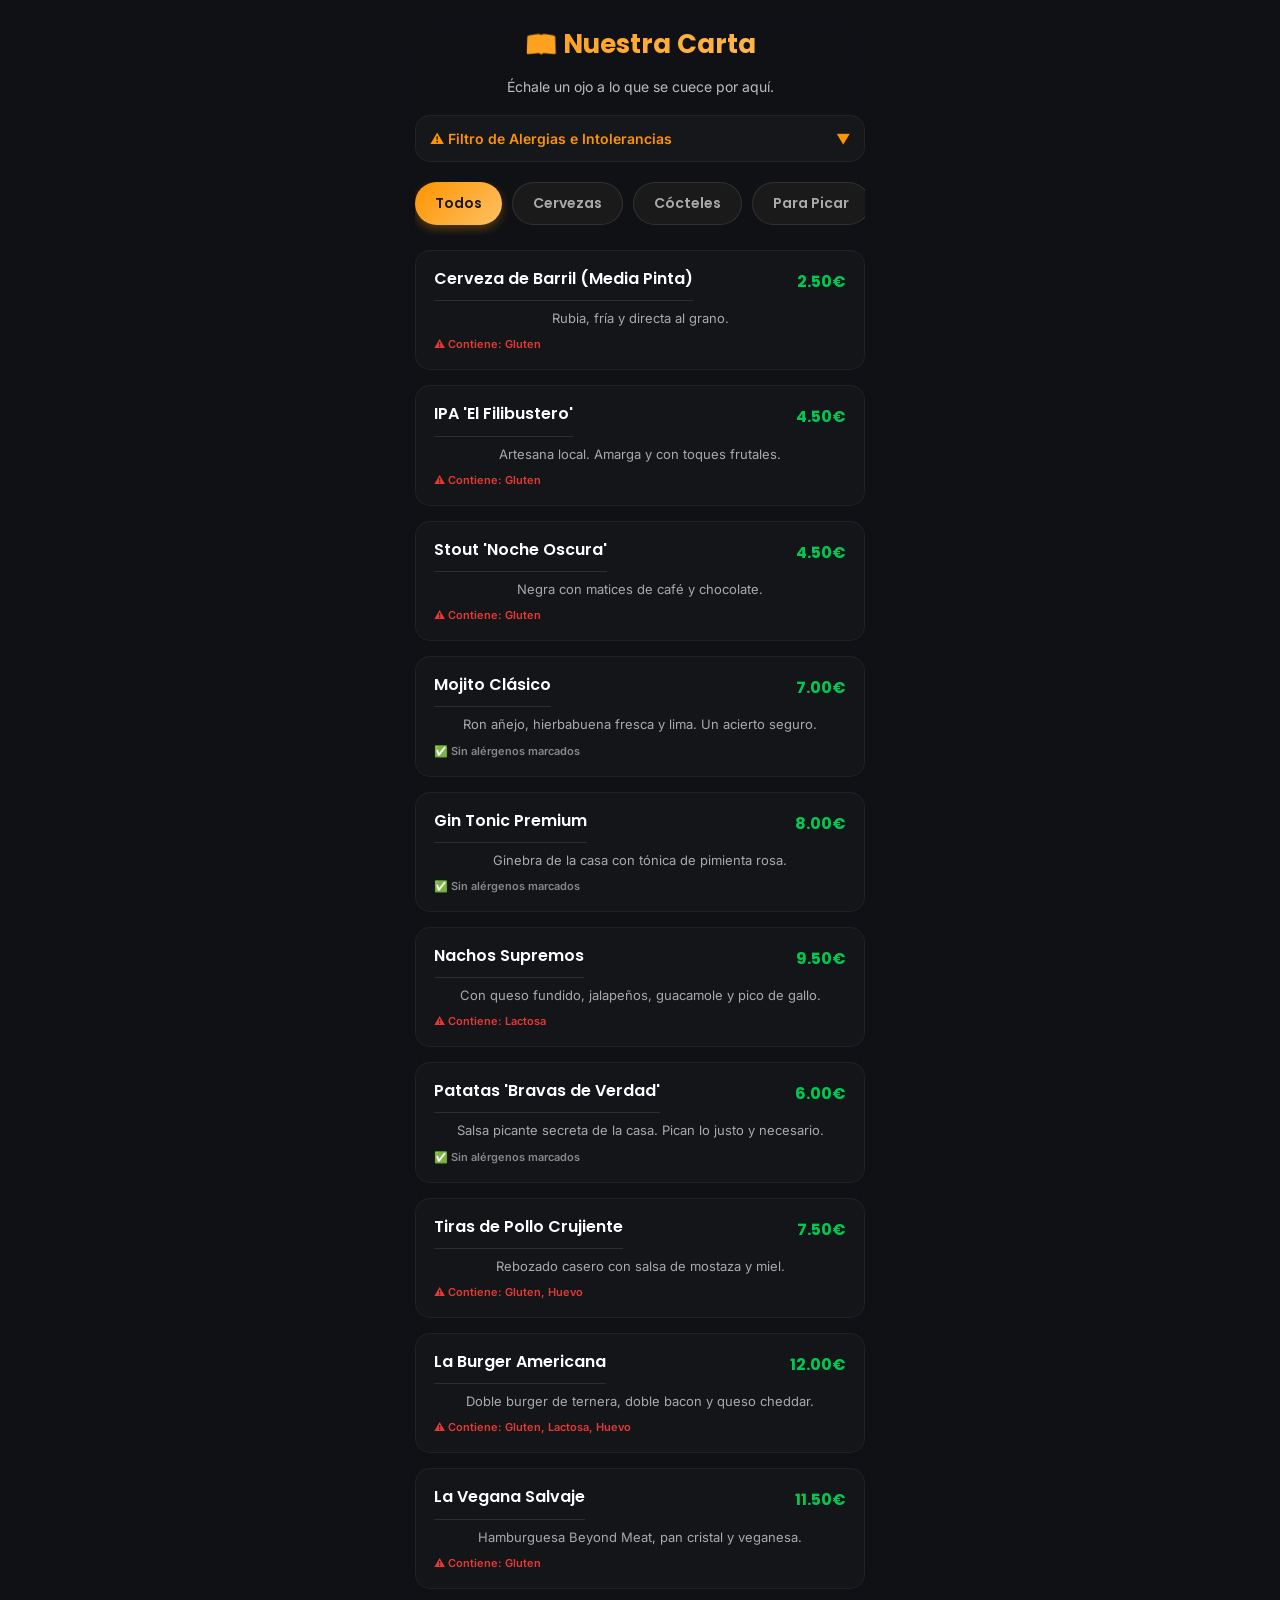
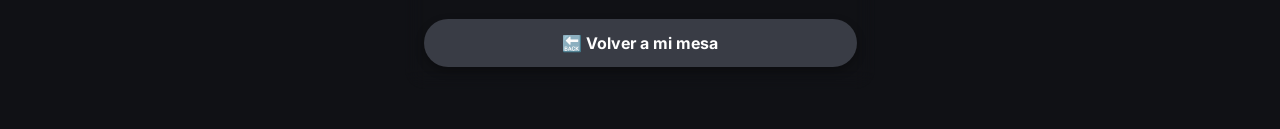
==== carta.html @ 7a29fbdd "Push desde Stream Deck" ====
<!DOCTYPE html>
<html lang="es">
<head>
    <meta charset="UTF-8">
    <meta name="viewport" content="width=device-width, initial-scale=1.0, maximum-scale=1.0, user-scalable=no">
    <title>Carta Interactiva | El barcode</title>
    <link rel="preconnect" href="https://fonts.googleapis.com">
    <link rel="preconnect" href="https://fonts.gstatic.com" crossorigin>
    <link href="https://fonts.googleapis.com/css2?family=Poppins:wght@600;700&family=Inter:wght@400;600&display=swap" rel="stylesheet">
    <link rel="stylesheet" href="style.css">
</head>
<body class="carta-body">

    <div class="contenedor" style="max-width: 450px; border: none; background: transparent; box-shadow: none; padding: 10px;">
        
        <div class="cabecera-carta" style="text-align: center; margin-bottom: 20px;">
            <h1>📖 Nuestra Carta</h1>
            <p class="subtitulo" style="margin-bottom: 10px;">Échale un ojo a lo que se cuece por aquí.</p>
        </div>

        <details class="caja-alergenos">
            <summary>
                <span>⚠️ Filtro de Alergias e Intolerancias</span>
                <span>▼</span>
            </summary>
            <div class="filtros-contenido">
                <label class="etiqueta-filtro"><input type="checkbox" value="Gluten" onchange="aplicarFiltros()">🌾 Gluten</label>
                <label class="etiqueta-filtro"><input type="checkbox" value="Lactosa" onchange="aplicarFiltros()">🥛 Lactosa</label>
                <label class="etiqueta-filtro"><input type="checkbox" value="FrutosSecos" onchange="aplicarFiltros()">🥜 Frutos Secos</label>
                <label class="etiqueta-filtro"><input type="checkbox" value="Huevo" onchange="aplicarFiltros()">🥚 Huevo</label>
            </div>
        </details>

        <div class="categorias-scroll" id="barra-categorias">
            </div>

        <div id="contenedor-carta">
            </div>

        <a href="clientes.html" class="boton boton-oscuro" style="margin-top: 30px;">🔙 Volver a mi mesa</a>
    </div>

    <script src="carta.js"></script>
</body>
</html>
---- style.css ----
:root {
    --accent-orange: #FE9400; 
    --accent-orange-hover: #e67e22;
    --accent-green: #00C853; 
    --accent-green-hover: #00b34a;
    --accent-dark-btn: #393C45; 
    --bg-body: #101115; 
    --bg-card: #16171B; 
    --text-heading: #BDBDBD; 
    --text-body: #E0E3EB; 
    --shadow-card: 0 10px 30px rgba(0,0,0,0.6);
}

body {
    font-family: 'Inter', sans-serif;
    background-color: var(--bg-body);
    color: var(--text-body);
    margin: 0;
    padding: 15px;
    text-align: center;
    -webkit-overflow-scrolling: touch; 
}

.contenedor {
    max-width: 400px;
    margin: 0 auto;
    background-color: rgba(22, 23, 27, 0.8);
    border-radius: 20px;
    padding: 25px;
    box-shadow: var(--shadow-card);
    border: 1px solid rgba(255, 255, 255, 0.05);
    backdrop-filter: blur(10px);
    -webkit-backdrop-filter: blur(10px);
}

h1 { 
    font-family: 'Poppins', sans-serif;
    font-weight: 700;
    background: linear-gradient(135deg, #FE9400 0%, #ffc163 100%);
    -webkit-background-clip: text;
    background-clip: text;
    -webkit-text-fill-color: transparent;
    margin: 0; 
    font-size: 26px;
}

p.subtitulo { color: var(--text-heading); font-size: 14px; margin-bottom: 30px; font-weight: 400;}

h3 { 
    color: var(--text-body); 
    border-bottom: 1px solid rgba(255, 255, 255, 0.1); 
    padding-bottom: 12px; 
    margin-top: 35px;
    font-size: 18px;
    font-family: 'Poppins', sans-serif;
    font-weight: 600;
    display: flex;
    align-items: center;
    justify-content: center;
}

h3 span.icon { margin-right: 8px; font-size: 1.2em;}

.boton {
    display: block;
    background: linear-gradient(135deg, #FE9400 0%, #f39c12 100%);
    color: #1a1a1a;
    padding: 14px;
    text-decoration: none;
    border-radius: 30px;
    font-weight: 700;
    font-size: 16px;
    margin: 12px auto;
    width: 90%;
    border: none;
    cursor: pointer;
    box-shadow: 0 4px 15px rgba(254, 148, 0, 0.3);
    transition: transform 0.1s ease, box-shadow 0.2s ease;
    outline: none;
}
.boton:active { transform: scale(0.98); box-shadow: 0 2px 10px rgba(254, 148, 0, 0.2); }

.boton-verde {
    background: linear-gradient(135deg, #00C853 0%, #00b34a 100%);
    color: white;
    box-shadow: 0 4px 15px rgba(0, 200, 83, 0.3);
}
.boton-verde:active { transform: scale(0.98); box-shadow: 0 2px 10px rgba(0, 200, 83, 0.2); }

.boton-oscuro {
    background-color: var(--accent-dark-btn);
    color: white;
    box-shadow: 0 4px 10px rgba(0, 0, 0, 0.3);
    background-image: none;
}
.boton-oscuro:hover { background-color: #555; }
.boton-oscuro:active { transform: scale(0.98); }

/* --- NUEVO: Estilo para la caja de texto de pedir canciones --- */
.input-texto {
    width: 90%;
    padding: 14px;
    border-radius: 12px;
    border: 1px solid rgba(255, 255, 255, 0.1);
    background-color: #1a1a1a;
    color: white;
    font-family: 'Inter', sans-serif;
    font-size: 14px;
    margin-bottom: 10px;
    outline: none;
}
.input-texto:focus {
    border-color: var(--accent-orange);
}

.datos-wifi {
    background-color: #1a1a1a;
    padding: 12px;
    border-radius: 12px;
    margin-bottom: 10px;
    border: 1px solid rgba(255, 255, 255, 0.05);
}
.datos-wifi p strong { color: var(--accent-orange); }

/* --- ESTILOS ESPECÍFICOS DE LA CARTA INTERACTIVA --- */
.carta-body { padding-bottom: 40px; }

.caja-alergenos {
    background-color: var(--bg-card);
    border-radius: 15px;
    margin-bottom: 20px;
    border: 1px solid rgba(255, 255, 255, 0.05);
    overflow: hidden; 
}

.caja-alergenos summary {
    padding: 14px;
    color: var(--accent-orange);
    font-weight: 600;
    font-size: 14px;
    cursor: pointer;
    list-style: none;
    display: flex;
    justify-content: space-between;
    align-items: center;
    user-select: none;
}
.caja-alergenos summary::-webkit-details-marker { display: none; }

.filtros-contenido {
    padding: 0 14px 14px 14px;
    display: flex;
    flex-wrap: wrap; 
    gap: 8px;
    border-top: 1px solid rgba(255, 255, 255, 0.05);
    padding-top: 15px;
}

.etiqueta-filtro {
    display: flex;
    align-items: center;
    background-color: var(--accent-dark-btn);
    padding: 8px 14px;
    border-radius: 20px;
    font-size: 13px;
    border: 1px solid rgba(255, 255, 255, 0.05);
    cursor: pointer;
    transition: all 0.2s ease;
}
.etiqueta-filtro input { display: none; }
.etiqueta-filtro:has(input:checked) {
    background-color: #E53935; /* Rojo alerta */
    color: white;
}

.categorias-scroll {
    display: flex;
    overflow-x: auto;
    gap: 10px;
    padding-bottom: 10px;
    margin-bottom: 15px;
    scrollbar-width: none; 
}
.categorias-scroll::-webkit-scrollbar { display: none; }

.btn-categoria {
    background-color: #1a1a1a;
    color: #aaa;
    border: 1px solid rgba(255, 255, 255, 0.1);
    padding: 10px 20px;
    border-radius: 25px;
    font-family: 'Poppins', sans-serif;
    font-size: 14px;
    font-weight: 600;
    white-space: nowrap;
    cursor: pointer;
    transition: all 0.2s ease;
}
.btn-categoria.activo {
    background: linear-gradient(135deg, var(--accent-orange) 0%, #ffc163 100%);
    color: #1a1a1a;
    border: none;
    box-shadow: 0 4px 10px rgba(254, 148, 0, 0.3);
}

.plato {
    background-color: rgba(22, 23, 27, 0.8);
    padding: 18px;
    border-radius: 15px;
    margin-bottom: 15px;
    border: 1px solid rgba(255, 255, 255, 0.05);
    animation: fadeIn 0.3s ease;
}

@keyframes fadeIn {
    from { opacity: 0; transform: translateY(10px); }
    to { opacity: 1; transform: translateY(0); }
}

.plato-titulo {
    display: flex;
    justify-content: space-between;
    align-items: flex-start;
    margin-bottom: 8px;
    gap: 10px;
}
.plato h3 { margin: 0; color: #fff; font-size: 16px; font-family: 'Poppins', sans-serif; line-height: 1.2;}
.precio { color: var(--accent-green); font-weight: 700; font-size: 16px; font-family: 'Poppins', sans-serif;}
.descripcion { color: #aaa; font-size: 13px; margin: 5px 0 10px 0; line-height: 1.4; }
.alergenos-lista { color: #E53935; font-size: 11px; font-weight: 600; display: flex; flex-wrap: wrap; gap: 5px;}
.sin-alergenos { color: #888; font-size: 11px; }

/* --- ESTILOS PARA LAS JAMS (Termómetro) --- */
.caja-termometro {
    background-color: rgba(22, 23, 27, 0.5);
    padding: 20px;
    border-radius: 15px;
    border: 1px solid rgba(255, 255, 255, 0.05);
    margin-bottom: 20px;
}

.barra-fondo {
    width: 100%;
    height: 30px;
    background-color: #1a1a1a;
    border-radius: 15px;
    overflow: hidden;
    border: 1px solid rgba(255, 255, 255, 0.1);
    position: relative;
    /* Efecto de sombra interior para que parezca hundido */
    box-shadow: inset 0 2px 5px rgba(0,0,0,0.5);
}

.barra-relleno {
    height: 100%;
    width: 0%; /* Esto lo cambiaremos con JS */
    /* Un degradado que va de verde a rojo para dar sensación de temperatura */
    background: linear-gradient(90deg, var(--accent-green) 0%, var(--accent-orange) 50%, #E53935 100%);
    transition: width 0.4s cubic-bezier(0.4, 0, 0.2, 1);
}

/* Clase para desactivar el botón temporalmente (Anti-Spam) */
.boton-bloqueado {
    opacity: 0.5;
    cursor: not-allowed;
    pointer-events: none; /* Evita que se pueda hacer clic */
    background: #555 !important; /* Lo ponemos gris */
    box-shadow: none !important;
}

.logo-barcode {
    width: 100%;
    max-width: 280px; /* Controla el ancho máximo para móviles */
    height: auto; /* Mantiene la proporción rectangular */
    margin-bottom: 25px; /* Separa el logo del título */
    display: block; /* Para centrarlo horizontalmente */
    margin-left: auto;
    margin-right: auto;
}
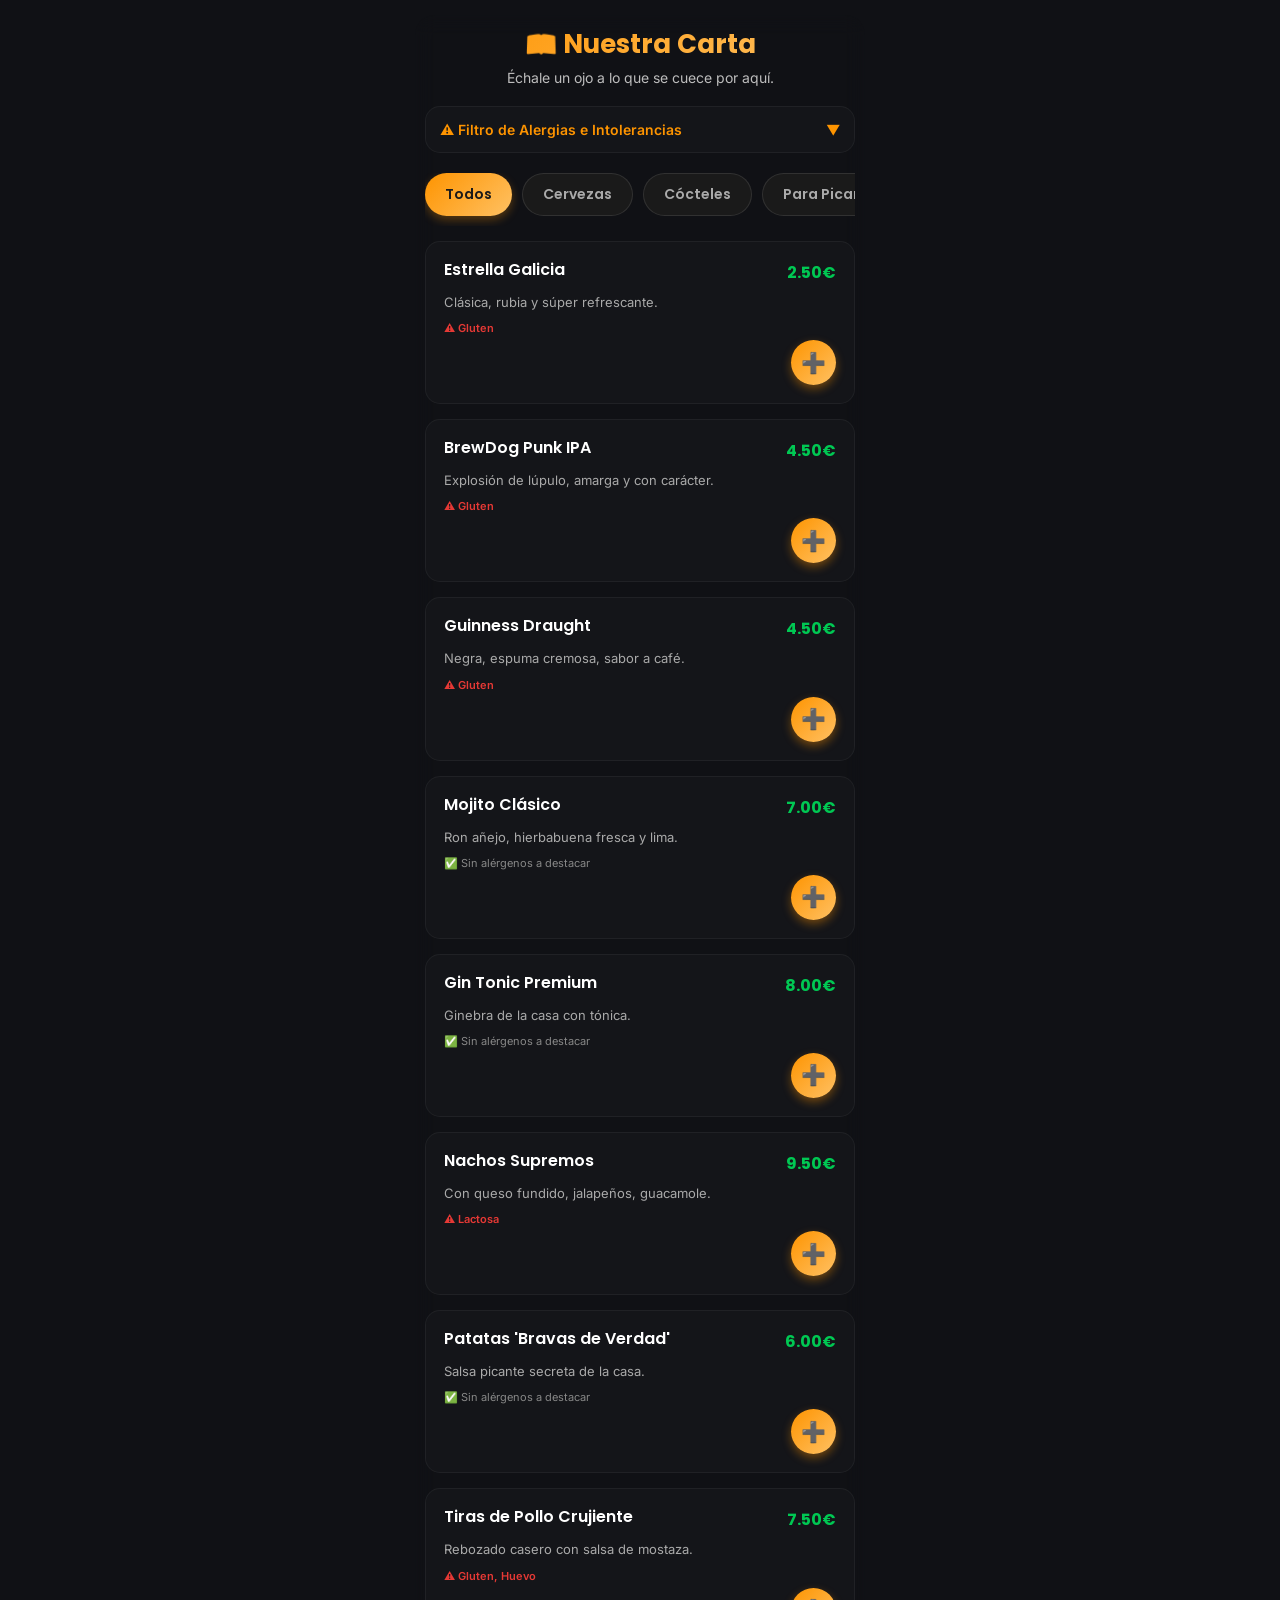
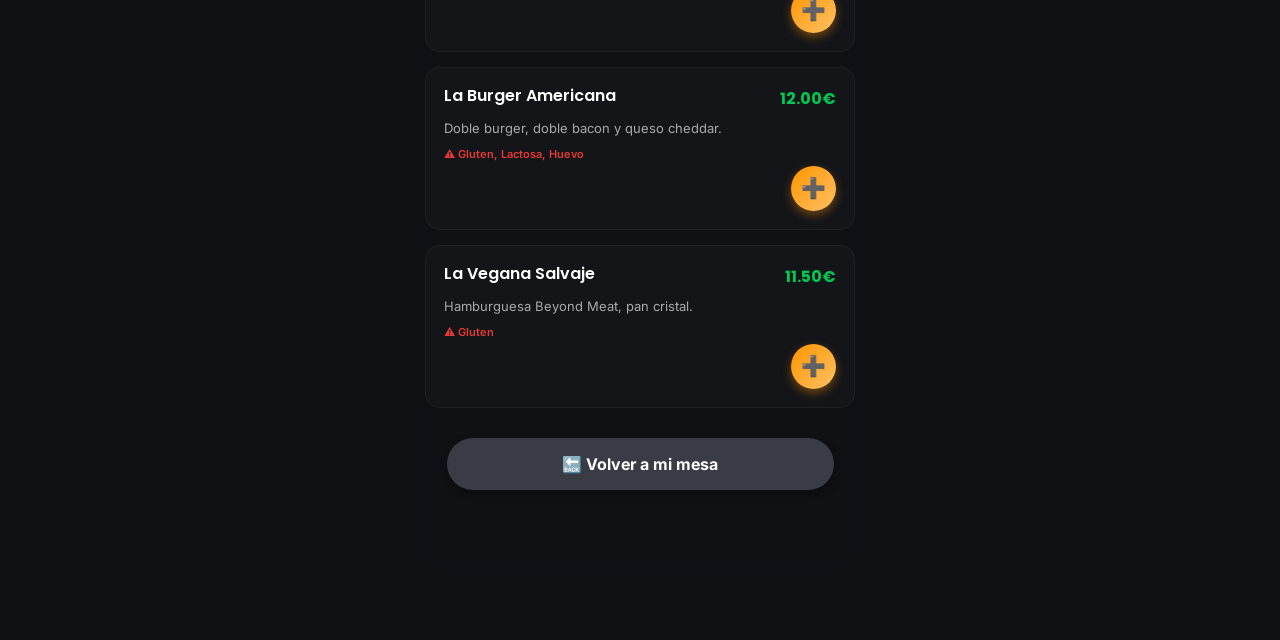
==== commit 36b28dde: "Push desde Stream Deck" ====
--- a/carta.html
+++ b/carta.html
@@ -3,7 +3,7 @@
 <head>
     <meta charset="UTF-8">
     <meta name="viewport" content="width=device-width, initial-scale=1.0, maximum-scale=1.0, user-scalable=no">
-    <title>Carta Interactiva | El barcode</title>
+    <title>Carta Interactiva | Bar Code</title>
     <link rel="preconnect" href="https://fonts.googleapis.com">
     <link rel="preconnect" href="https://fonts.gstatic.com" crossorigin>
     <link href="https://fonts.googleapis.com/css2?family=Poppins:wght@600;700&family=Inter:wght@400;600&display=swap" rel="stylesheet">
@@ -31,15 +31,38 @@
             </div>
         </details>
 
-        <div class="categorias-scroll" id="barra-categorias">
-            </div>
+        <div class="categorias-scroll" id="barra-categorias"></div>
 
-        <div id="contenedor-carta">
-            </div>
+        <div id="contenedor-carta"></div>
 
-        <a href="clientes.html" class="boton boton-oscuro" style="margin-top: 30px;">🔙 Volver a mi mesa</a>
+        <a href="clientes.html" class="boton boton-oscuro" style="margin-top: 30px; margin-bottom: 80px;">🔙 Volver a mi mesa</a>
     </div>
 
+    <div id="carrito-flotante" class="carrito-oculto" onclick="abrirCarrito()">
+        <span id="carrito-contador">🛒 0 artículos</span>
+        <span id="carrito-total">0.00€</span>
+    </div>
+
+    <div id="modal-carrito" class="modal-oculto">
+        <div class="modal-contenido">
+            <div style="display: flex; justify-content: space-between; align-items: center; margin-bottom: 15px;">
+                <h2 style="color: var(--accent-orange); margin: 0;">Tu Comanda</h2>
+                <span style="font-size: 20px; cursor: pointer;" onclick="cerrarCarrito()">✖️</span>
+            </div>
+            
+            <div id="lista-carrito" style="margin-bottom: 15px; max-height: 40vh; overflow-y: auto;">
+                </div>
+            
+            <textarea id="notas-comanda" class="input-texto" style="width: 100%; height: 60px; resize: none; font-size: 13px; margin-bottom: 10px;" placeholder="¿Alguna petición especial? (Ej: la burger sin cebolla, bebidas sin hielo...)"></textarea>
+
+            <h3 style="text-align: right; margin-top: 5px; border-top: 1px solid rgba(255,255,255,0.1); padding-top: 10px;">Total: <span id="total-modal" style="color: var(--accent-green); font-size: 22px;">0.00</span>€</h3>
+            
+            <button class="boton boton-verde" style="width: 100%; font-size: 18px; padding: 18px; margin-top: 10px;" onclick="enviarComandaTelegram()">Enviar a Barra</button>
+        </div>
+    </div>
+
+    <script src="telegram.js"></script>
+    <script src="app.js"></script>
     <script src="carta.js"></script>
 </body>
 </html>
--- a/style.css
+++ b/style.css
@@ -1,3 +1,8 @@
+/* ==========================================================================
+   BAR CODE - HOJA DE ESTILOS UNIFICADA
+   ========================================================================== */
+
+/* --- 1. VARIABLES GLOBALES --- */
 :root {
     --accent-orange: #FE9400; 
     --accent-orange-hover: #e67e22;
@@ -5,87 +10,110 @@
     --accent-green-hover: #00b34a;
     --accent-dark-btn: #393C45; 
     --bg-body: #101115; 
-    --bg-card: #16171B; 
+    --bg-card: rgba(22, 23, 27, 0.8);
     --text-heading: #BDBDBD; 
     --text-body: #E0E3EB; 
-    --shadow-card: 0 10px 30px rgba(0,0,0,0.6);
+    --shadow-card: 0 10px 40px rgba(0,0,0,0.8);
+}
+
+/* --- 2. RESETEO BÁSICO --- */
+* {
+    margin: 0;
+    padding: 0;
+    box-sizing: border-box;
+    font-family: 'Inter', sans-serif;
 }
 
 body {
-    font-family: 'Inter', sans-serif;
     background-color: var(--bg-body);
     color: var(--text-body);
-    margin: 0;
-    padding: 15px;
     text-align: center;
-    -webkit-overflow-scrolling: touch; 
-}
-
+    -webkit-overflow-scrolling: touch;
+}
+
+/* --- 3. COMPONENTES REUTILIZABLES --- */
 .contenedor {
-    max-width: 400px;
+    max-width: 450px;
     margin: 0 auto;
-    background-color: rgba(22, 23, 27, 0.8);
+    background-color: var(--bg-card);
     border-radius: 20px;
     padding: 25px;
     box-shadow: var(--shadow-card);
     border: 1px solid rgba(255, 255, 255, 0.05);
     backdrop-filter: blur(10px);
     -webkit-backdrop-filter: blur(10px);
+    margin-bottom: 20px;
+    animation: fadeIn 0.5s ease-out;
+}
+
+@keyframes fadeIn {
+    from { opacity: 0; transform: translateY(15px); }
+    to { opacity: 1; transform: translateY(0); }
+}
+
+.logo-barcode-header, .logo-barcode {
+    width: 100%;
+    max-width: 250px;
+    height: auto;
+    margin-bottom: 20px;
+    display: block;
+    margin-left: auto;
+    margin-right: auto;
 }
 
 h1 { 
     font-family: 'Poppins', sans-serif;
     font-weight: 700;
-    background: linear-gradient(135deg, #FE9400 0%, #ffc163 100%);
+    background: linear-gradient(135deg, var(--accent-orange) 0%, #ffc163 100%);
     -webkit-background-clip: text;
     background-clip: text;
     -webkit-text-fill-color: transparent;
-    margin: 0; 
+    margin: 0 0 5px 0; 
     font-size: 26px;
 }
 
-p.subtitulo { color: var(--text-heading); font-size: 14px; margin-bottom: 30px; font-weight: 400;}
+p.subtitulo { color: var(--text-heading); font-size: 14px; font-weight: 400;}
 
 h3 { 
     color: var(--text-body); 
     border-bottom: 1px solid rgba(255, 255, 255, 0.1); 
     padding-bottom: 12px; 
     margin-top: 35px;
-    font-size: 18px;
+    font-size: 17px;
     font-family: 'Poppins', sans-serif;
     font-weight: 600;
     display: flex;
     align-items: center;
     justify-content: center;
 }
-
 h3 span.icon { margin-right: 8px; font-size: 1.2em;}
 
+/* --- 4. SISTEMA DE BOTONES --- */
 .boton {
     display: block;
-    background: linear-gradient(135deg, #FE9400 0%, #f39c12 100%);
+    background: linear-gradient(135deg, var(--accent-orange) 0%, #f39c12 100%);
     color: #1a1a1a;
-    padding: 14px;
+    padding: 16px;
     text-decoration: none;
     border-radius: 30px;
     font-weight: 700;
     font-size: 16px;
-    margin: 12px auto;
+    margin: 15px auto;
     width: 90%;
     border: none;
     cursor: pointer;
     box-shadow: 0 4px 15px rgba(254, 148, 0, 0.3);
-    transition: transform 0.1s ease, box-shadow 0.2s ease;
+    transition: all 0.2s ease;
     outline: none;
 }
 .boton:active { transform: scale(0.98); box-shadow: 0 2px 10px rgba(254, 148, 0, 0.2); }
 
 .boton-verde {
-    background: linear-gradient(135deg, #00C853 0%, #00b34a 100%);
+    background: linear-gradient(135deg, var(--accent-green) 0%, #00b34a 100%);
     color: white;
     box-shadow: 0 4px 15px rgba(0, 200, 83, 0.3);
 }
-.boton-verde:active { transform: scale(0.98); box-shadow: 0 2px 10px rgba(0, 200, 83, 0.2); }
+.boton-verde:active { box-shadow: 0 2px 10px rgba(0, 200, 83, 0.2); }
 
 .boton-oscuro {
     background-color: var(--accent-dark-btn);
@@ -94,9 +122,16 @@
     background-image: none;
 }
 .boton-oscuro:hover { background-color: #555; }
-.boton-oscuro:active { transform: scale(0.98); }
-
-/* --- NUEVO: Estilo para la caja de texto de pedir canciones --- */
+
+.boton-bloqueado {
+    opacity: 0.5;
+    cursor: not-allowed;
+    pointer-events: none;
+    background: #555 !important;
+    box-shadow: none !important;
+}
+
+/* --- 5. INPUTS Y CAJAS DE DATOS --- */
 .input-texto {
     width: 90%;
     padding: 14px;
@@ -109,9 +144,7 @@
     margin-bottom: 10px;
     outline: none;
 }
-.input-texto:focus {
-    border-color: var(--accent-orange);
-}
+.input-texto:focus { border-color: var(--accent-orange); }
 
 .datos-wifi {
     background-color: #1a1a1a;
@@ -122,8 +155,80 @@
 }
 .datos-wifi p strong { color: var(--accent-orange); }
 
-/* --- ESTILOS ESPECÍFICOS DE LA CARTA INTERACTIVA --- */
-.carta-body { padding-bottom: 40px; }
+/* --- 6. LANDING PAGE PRINCIPAL (index.html) --- */
+.landing-page {
+    background-image: linear-gradient(rgba(16, 17, 21, 0.9), rgba(16, 17, 21, 0.9)), url('img/background-bar.jpg');
+    background-size: cover;
+    background-position: center;
+    background-attachment: fixed;
+    padding-bottom: 30px;
+}
+
+.main-wrapper { max-width: 450px; margin: 0 auto; padding: 15px; }
+
+.glass-header, .section-container .contenedor-landing, .glass-footer {
+    background-color: var(--bg-card);
+    border-radius: 20px;
+    padding: 25px;
+    box-shadow: var(--shadow-card);
+    border: 1px solid rgba(255, 255, 255, 0.05);
+    backdrop-filter: blur(10px);
+    -webkit-backdrop-filter: blur(10px);
+    margin-bottom: 20px;
+    animation: fadeIn 0.5s ease-out;
+}
+
+.hero-section { text-align: center; margin-top: 3vh; }
+.tagline { color: var(--text-heading); font-size: 14px; margin-bottom: 25px; }
+
+.pulse-button { animation: pulse 2s infinite; }
+@keyframes pulse {
+    0% { box-shadow: 0 0 0 0 rgba(0, 200, 83, 0.5); }
+    70% { box-shadow: 0 0 0 10px rgba(0, 200, 83, 0); }
+    100% { box-shadow: 0 0 0 0 rgba(0, 200, 83, 0); }
+}
+
+.location-section h3 { margin-top: 0; margin-bottom: 15px; border-bottom: none;}
+.address { font-size: 15px; margin-bottom: 15px; font-weight: 600; }
+.map-wrapper {
+    width: 100%;
+    border-radius: 15px;
+    overflow: hidden;
+    border: 2px solid rgba(254, 148, 0, 0.2);
+    box-shadow: 0 5px 15px rgba(0,0,0,0.4);
+}
+
+.flex-info { display: flex; flex-direction: column; gap: 20px; }
+.info-block h3 { margin-top: 0; margin-bottom: 10px; border-bottom: none;}
+.horario-extra, .info-block.concept-block p { font-size: 12px; color: #888; }
+.info-block.concept-block { border-top: 1px solid rgba(255, 255, 255, 0.05); padding-top: 15px; }
+
+.footer-landing { text-align: center; }
+.footer-landing h3 { margin-top: 0; border-bottom: none; }
+.social-icons { display: flex; justify-content: center; gap: 20px; margin: 20px 0; }
+.icon-btn {
+    width: 50px;
+    height: 50px;
+    border-radius: 50%;
+    display: flex;
+    align-items: center;
+    justify-content: center;
+    text-decoration: none;
+    transition: transform 0.2s;
+    overflow: hidden; /* Asegura que la imagen no se salga del borde redondeado */
+}
+.icon-btn:active { transform: scale(0.9); }
+/* Quitamos los fondos de colores si vamos a usar imágenes completas */
+.icon-btn img {
+    width: 100%; /* La imagen ocupa todo el contenedor */
+    height: 100%;
+    object-fit: cover; /* Ajusta la imagen cubriendo el área */
+    display: block;
+}
+.copyright { font-size: 11px; color: #555; margin-top: 15px; }
+
+/* --- 7. CARTA INTERACTIVA (carta.html) --- */
+.carta-body { padding-bottom: 40px; padding-top: 15px; }
 
 .caja-alergenos {
     background-color: var(--bg-card);
@@ -132,7 +237,6 @@
     border: 1px solid rgba(255, 255, 255, 0.05);
     overflow: hidden; 
 }
-
 .caja-alergenos summary {
     padding: 14px;
     color: var(--accent-orange);
@@ -146,7 +250,6 @@
     user-select: none;
 }
 .caja-alergenos summary::-webkit-details-marker { display: none; }
-
 .filtros-contenido {
     padding: 0 14px 14px 14px;
     display: flex;
@@ -155,7 +258,6 @@
     border-top: 1px solid rgba(255, 255, 255, 0.05);
     padding-top: 15px;
 }
-
 .etiqueta-filtro {
     display: flex;
     align-items: center;
@@ -168,10 +270,7 @@
     transition: all 0.2s ease;
 }
 .etiqueta-filtro input { display: none; }
-.etiqueta-filtro:has(input:checked) {
-    background-color: #E53935; /* Rojo alerta */
-    color: white;
-}
+.etiqueta-filtro:has(input:checked) { background-color: #E53935; color: white; }
 
 .categorias-scroll {
     display: flex;
@@ -182,7 +281,6 @@
     scrollbar-width: none; 
 }
 .categorias-scroll::-webkit-scrollbar { display: none; }
-
 .btn-categoria {
     background-color: #1a1a1a;
     color: #aaa;
@@ -210,13 +308,8 @@
     margin-bottom: 15px;
     border: 1px solid rgba(255, 255, 255, 0.05);
     animation: fadeIn 0.3s ease;
-}
-
-@keyframes fadeIn {
-    from { opacity: 0; transform: translateY(10px); }
-    to { opacity: 1; transform: translateY(0); }
-}
-
+    text-align: left;
+}
 .plato-titulo {
     display: flex;
     justify-content: space-between;
@@ -224,13 +317,13 @@
     margin-bottom: 8px;
     gap: 10px;
 }
-.plato h3 { margin: 0; color: #fff; font-size: 16px; font-family: 'Poppins', sans-serif; line-height: 1.2;}
+.plato h3 { margin: 0; color: #fff; font-size: 16px; font-family: 'Poppins', sans-serif; line-height: 1.2; border: none; padding: 0;}
 .precio { color: var(--accent-green); font-weight: 700; font-size: 16px; font-family: 'Poppins', sans-serif;}
 .descripcion { color: #aaa; font-size: 13px; margin: 5px 0 10px 0; line-height: 1.4; }
 .alergenos-lista { color: #E53935; font-size: 11px; font-weight: 600; display: flex; flex-wrap: wrap; gap: 5px;}
 .sin-alergenos { color: #888; font-size: 11px; }
 
-/* --- ESTILOS PARA LAS JAMS (Termómetro) --- */
+/* --- 8. LA VOZ DE LAS JAMS --- */
 .caja-termometro {
     background-color: rgba(22, 23, 27, 0.5);
     padding: 20px;
@@ -238,7 +331,6 @@
     border: 1px solid rgba(255, 255, 255, 0.05);
     margin-bottom: 20px;
 }
-
 .barra-fondo {
     width: 100%;
     height: 30px;
@@ -247,33 +339,129 @@
     overflow: hidden;
     border: 1px solid rgba(255, 255, 255, 0.1);
     position: relative;
-    /* Efecto de sombra interior para que parezca hundido */
     box-shadow: inset 0 2px 5px rgba(0,0,0,0.5);
 }
-
 .barra-relleno {
     height: 100%;
-    width: 0%; /* Esto lo cambiaremos con JS */
-    /* Un degradado que va de verde a rojo para dar sensación de temperatura */
+    width: 0%; 
     background: linear-gradient(90deg, var(--accent-green) 0%, var(--accent-orange) 50%, #E53935 100%);
     transition: width 0.4s cubic-bezier(0.4, 0, 0.2, 1);
 }
 
-/* Clase para desactivar el botón temporalmente (Anti-Spam) */
-.boton-bloqueado {
-    opacity: 0.5;
-    cursor: not-allowed;
-    pointer-events: none; /* Evita que se pueda hacer clic */
-    background: #555 !important; /* Lo ponemos gris */
-    box-shadow: none !important;
-}
-
-.logo-barcode {
-    width: 100%;
-    max-width: 280px; /* Controla el ancho máximo para móviles */
-    height: auto; /* Mantiene la proporción rectangular */
-    margin-bottom: 25px; /* Separa el logo del título */
-    display: block; /* Para centrarlo horizontalmente */
+/* --- 9. CARRITO DE LA COMPRA (carta.html) --- */
+#carrito-flotante {
+    position: fixed;
+    bottom: 20px;
+    left: 50%;
+    transform: translateX(-50%);
+    width: 90%;
+    max-width: 400px;
+    background: linear-gradient(135deg, var(--accent-green) 0%, #00b34a 100%);
+    color: white;
+    padding: 15px 20px;
+    border-radius: 30px;
+    display: flex;
+    justify-content: space-between;
+    align-items: center;
+    font-weight: bold;
+    box-shadow: 0 5px 20px rgba(0, 200, 83, 0.4);
+    cursor: pointer;
+    z-index: 1000;
+    transition: all 0.3s ease;
+}
+.carrito-oculto { display: none !important; }
+
+.modal-oculto { display: none !important; }
+
+#modal-carrito {
+    position: fixed; 
+    top: 0; 
+    left: 0; 
+    width: 100%; 
+    height: 100%;
+    background: rgba(0,0,0,0.8); 
+    backdrop-filter: blur(5px);
+    z-index: 2000;
+    display: flex; 
+    justify-content: center; 
+    align-items: center;
+}
+
+.modal-contenido {
+    background-color: var(--bg-body); 
+    width: 90%; 
+    max-width: 400px;
+    padding: 25px; 
+    border-radius: 20px; 
+    text-align: left;
+    border: 1px solid rgba(255, 255, 255, 0.1);
+    box-shadow: 0 10px 40px rgba(0,0,0,0.8);
+}
+
+.item-carrito { 
+    display: flex; 
+    justify-content: space-between; 
+    margin-bottom: 10px; 
+    border-bottom: 1px solid rgba(255,255,255,0.05); 
+    padding-bottom: 8px;
+    font-size: 14px;
+}
+.item-carrito .eliminar { color: #E53935; cursor: pointer; font-weight: bold; padding-left: 10px;}
+
+.botones-carrito { display: flex; gap: 10px; margin-top: 20px; }
+.botones-carrito .boton { margin: 0; width: 50%; padding: 12px; font-size: 14px;}
+
+/* --- DISEÑO DE LOS NUEVOS CONTROLES DE CANTIDAD (El Fuá) --- */
+.btn-add-initial {
+    background: linear-gradient(135deg, var(--accent-orange) 0%, #ffc163 100%);
+    border: none;
+    border-radius: 50%;
+    width: 45px;
+    height: 45px;
+    font-size: 20px;
+    cursor: pointer;
+    box-shadow: 0 4px 10px rgba(254, 148, 0, 0.4);
+    transition: transform 0.2s, box-shadow 0.2s;
+    color: #1a1a1a;
+    display: flex;
+    align-items: center;
+    justify-content: center;
     margin-left: auto;
-    margin-right: auto;
-}+}
+.btn-add-initial:active { transform: scale(0.9); }
+
+.controles-cantidad {
+    display: inline-flex;
+    align-items: center;
+    background-color: #1a1a1a;
+    border-radius: 30px;
+    padding: 5px;
+    border: 1px solid rgba(255, 255, 255, 0.1);
+}
+.btn-qty {
+    background: var(--accent-dark-btn);
+    border: none;
+    color: white;
+    font-size: 12px;
+    width: 32px;
+    height: 32px;
+    border-radius: 50%;
+    cursor: pointer;
+    display: flex;
+    align-items: center;
+    justify-content: center;
+    transition: background 0.2s;
+}
+.btn-qty:active { background-color: var(--accent-orange); color: #000; }
+.qty-numero {
+    margin: 0 15px;
+    font-weight: 700;
+    font-size: 16px;
+    color: white;
+    min-width: 15px;
+    text-align: center;
+}
+
+/* Modificamos el item del carrito en el modal para que quepan los botones */
+.modal-qty { padding: 3px; }
+.modal-qty .btn-qty { width: 28px; height: 28px; font-size: 10px; }
